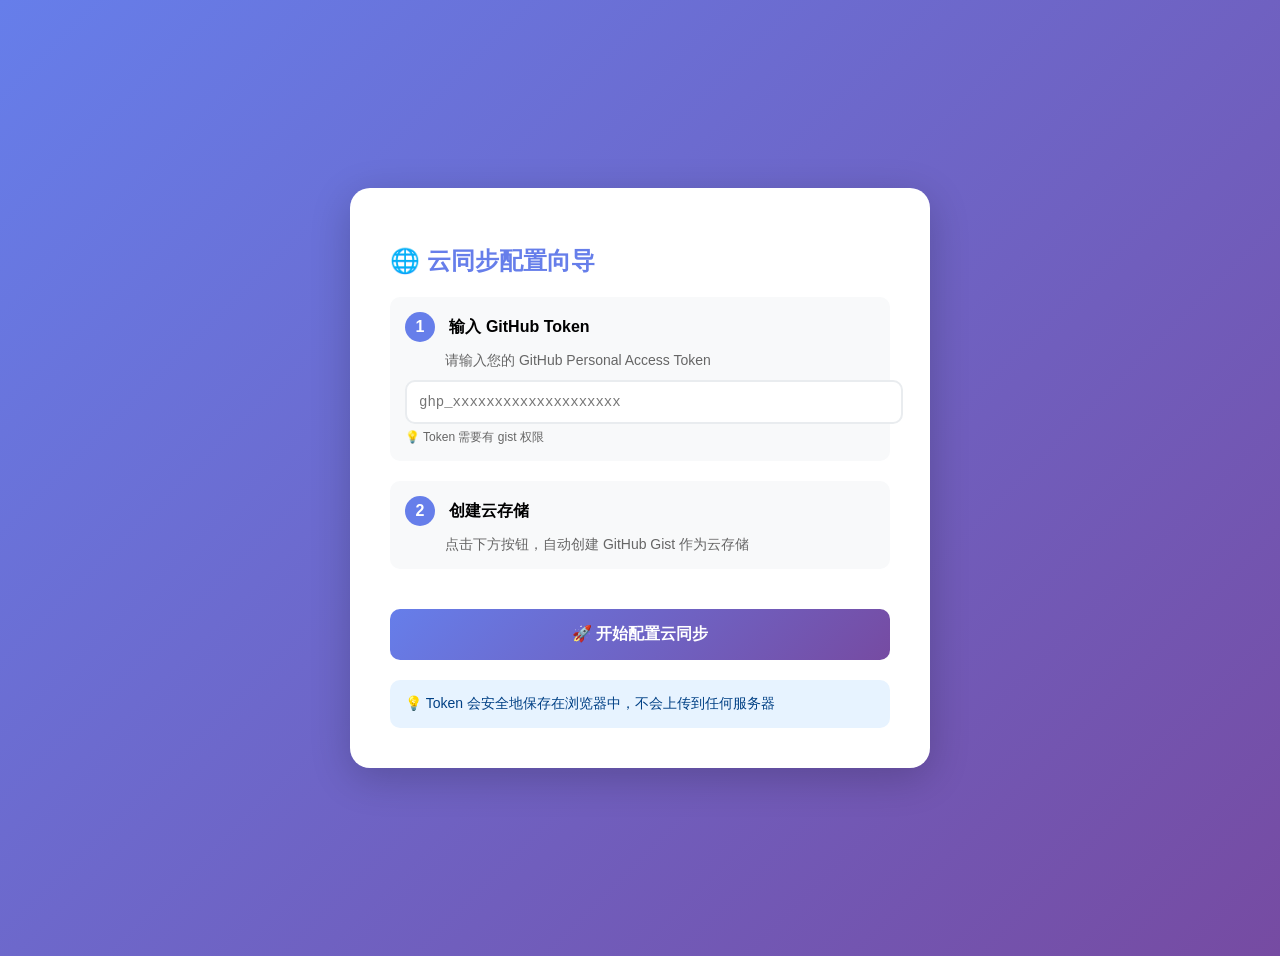
==== setup-cloud.html @ 92ced213 "点菜小程序 - 云同步版" ====
<!DOCTYPE html>
<html lang="zh-CN">
<head>
  <meta charset="UTF-8">
  <meta name="viewport" content="width=device-width, initial-scale=1.0">
  <title>云同步配置</title>
  <style>
    body {
      font-family: -apple-system, BlinkMacSystemFont, "Segoe UI", Roboto, sans-serif;
      background: linear-gradient(135deg, #667eea 0%, #764ba2 100%);
      min-height: 100vh;
      display: flex;
      align-items: center;
      justify-content: center;
      padding: 20px;
    }
    .container {
      background: white;
      padding: 40px;
      border-radius: 20px;
      box-shadow: 0 10px 40px rgba(0,0,0,0.2);
      max-width: 500px;
      width: 100%;
    }
    h1 {
      color: #667eea;
      margin-bottom: 20px;
      font-size: 24px;
    }
    .step {
      margin-bottom: 20px;
      padding: 15px;
      background: #f8f9fa;
      border-radius: 10px;
    }
    .step-number {
      display: inline-block;
      width: 30px;
      height: 30px;
      background: #667eea;
      color: white;
      border-radius: 50%;
      text-align: center;
      line-height: 30px;
      font-weight: bold;
      margin-right: 10px;
    }
    input {
      width: 100%;
      padding: 12px;
      border: 2px solid #e9ecef;
      border-radius: 10px;
      font-size: 14px;
      margin-top: 10px;
      font-family: monospace;
    }
    input:focus {
      outline: none;
      border-color: #667eea;
    }
    button {
      width: 100%;
      padding: 15px;
      background: linear-gradient(135deg, #667eea 0%, #764ba2 100%);
      color: white;
      border: none;
      border-radius: 10px;
      font-size: 16px;
      font-weight: 600;
      cursor: pointer;
      margin-top: 20px;
    }
    button:hover {
      transform: translateY(-2px);
      box-shadow: 0 5px 20px rgba(102, 126, 234, 0.4);
    }
    button:disabled {
      opacity: 0.5;
      cursor: not-allowed;
      transform: none;
    }
    .status {
      margin-top: 20px;
      padding: 15px;
      border-radius: 10px;
      text-align: center;
      font-weight: 600;
      display: none;
    }
    .status.success {
      background: #d4edda;
      color: #155724;
    }
    .status.error {
      background: #f8d7da;
      color: #721c24;
    }
    .loading {
      display: none;
      text-align: center;
      margin-top: 20px;
    }
    .spinner {
      border: 3px solid #f3f3f3;
      border-top: 3px solid #667eea;
      border-radius: 50%;
      width: 40px;
      height: 40px;
      animation: spin 1s linear infinite;
      margin: 0 auto;
    }
    @keyframes spin {
      0% { transform: rotate(0deg); }
      100% { transform: rotate(360deg); }
    }
    .info {
      background: #e7f3ff;
      padding: 15px;
      border-radius: 10px;
      margin-top: 20px;
      font-size: 14px;
      color: #004085;
    }
    .token-hint {
      font-size: 12px;
      color: #666;
      margin-top: 5px;
    }
  </style>
</head>
<body>
  <div class="container">
    <h1>🌐 云同步配置向导</h1>

    <div class="step">
      <span class="step-number">1</span>
      <strong>输入 GitHub Token</strong>
      <p style="margin: 10px 0 0 40px; font-size: 14px; color: #666;">
        请输入您的 GitHub Personal Access Token
      </p>
      <input type="text" id="tokenInput" placeholder="ghp_xxxxxxxxxxxxxxxxxxxx" />
      <div class="token-hint">💡 Token 需要有 gist 权限</div>
    </div>

    <div class="step">
      <span class="step-number">2</span>
      <strong>创建云存储</strong>
      <p style="margin: 10px 0 0 40px; font-size: 14px; color: #666;">
        点击下方按钮，自动创建 GitHub Gist 作为云存储
      </p>
    </div>

    <button onclick="setupCloud()" id="setupBtn">🚀 开始配置云同步</button>

    <div class="loading" id="loading">
      <div class="spinner"></div>
      <p style="margin-top: 10px;">正在配置中...</p>
    </div>

    <div class="status" id="status"></div>

    <div class="info">
      💡 Token 会安全地保存在浏览器中，不会上传到任何服务器
    </div>
  </div>

  <script>
    // 检查是否已保存 token
    const savedToken = localStorage.getItem('gist_token');
    if (savedToken) {
      document.getElementById('tokenInput').value = savedToken;
    }

    async function setupCloud() {
      const tokenInput = document.getElementById('tokenInput');
      const token = tokenInput.value.trim();

      if (!token) {
        alert('请输入 GitHub Token');
        tokenInput.focus();
        return;
      }

      if (!token.startsWith('ghp_') && !token.startsWith('github_pat_')) {
        alert('Token 格式不正确，应该以 ghp_ 或 github_pat_ 开头');
        return;
      }

      const loading = document.getElementById('loading');
      const status = document.getElementById('status');
      const setupBtn = document.getElementById('setupBtn');

      loading.style.display = 'block';
      status.style.display = 'none';
      setupBtn.disabled = true;

      try {
        // 创建 Gist
        const response = await fetch('https://api.github.com/gists', {
          method: 'POST',
          headers: {
            'Authorization': `token ${token}`,
            'Content-Type': 'application/json',
          },
          body: JSON.stringify({
            description: '点菜小程序数据存储',
            public: false,
            files: {
              'food-orders.json': {
                content: JSON.stringify({}, null, 2)
              }
            }
          })
        });

        if (!response.ok) {
          const errorData = await response.json();
          throw new Error(errorData.message || '创建云存储失败');
        }

        const data = await response.json();

        // 保存配置
        localStorage.setItem('gist_token', token);
        localStorage.setItem('gist_id', data.id);

        // 显示成功信息
        loading.style.display = 'none';
        status.className = 'status success';
        status.style.display = 'block';
        status.innerHTML = `
          ✅ 配置成功！<br>
          <small style="display: block; margin-top: 10px;">
            Gist ID: ${data.id}<br>
            3秒后自动跳转...
          </small>
        `;

        // 跳转到主应用
        setTimeout(() => {
          window.location.href = 'index-cloud.html';
        }, 3000);

      } catch (error) {
        loading.style.display = 'none';
        setupBtn.disabled = false;
        status.className = 'status error';
        status.style.display = 'block';
        status.innerHTML = `
          ❌ 配置失败<br>
          <small style="display: block; margin-top: 10px;">
            ${error.message}<br>
            请检查 Token 是否正确且有 gist 权限
          </small>
        `;
      }
    }

    // 检查是否已配置
    window.addEventListener('DOMContentLoaded', () => {
      const gistId = localStorage.getItem('gist_id');
      const gistToken = localStorage.getItem('gist_token');

      if (gistId && gistToken) {
        const status = document.getElementById('status');
        status.className = 'status success';
        status.style.display = 'block';
        status.innerHTML = `
          ✅ 已配置云同步<br>
          <small style="display: block; margin-top: 10px;">
            <a href="index-cloud.html" style="color: #667eea; text-decoration: none;">
              点击这里进入应用 →
            </a>
          </small>
        `;
      }
    });

    // 支持回车键提交
    document.getElementById('tokenInput').addEventListener('keypress', (e) => {
      if (e.key === 'Enter') {
        setupCloud();
      }
    });
  </script>
</body>
</html>
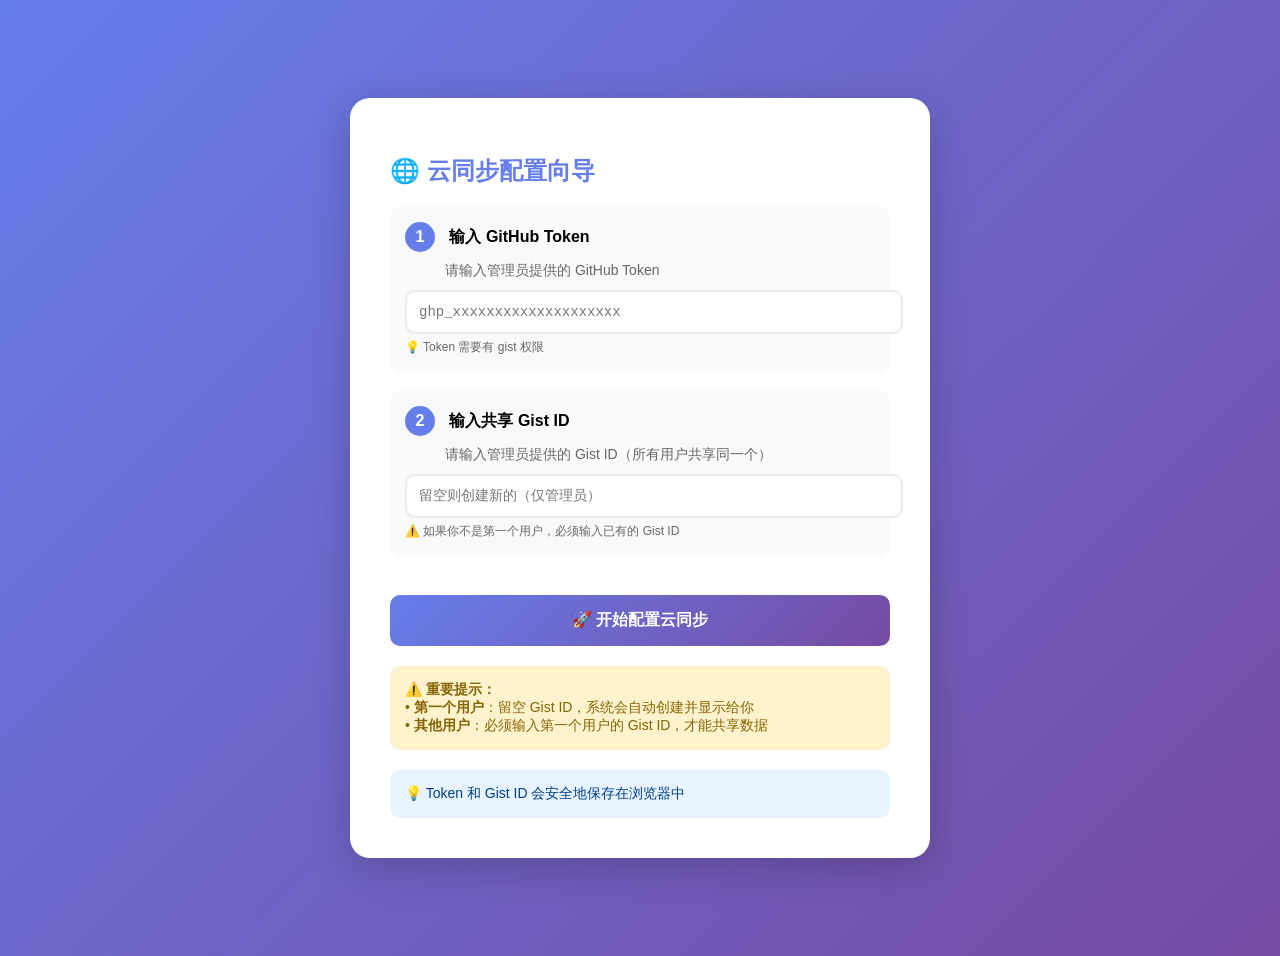
==== commit da1b8762: "修复多人同步问题：所有用户共享同一个Gist ID" ====
--- a/setup-cloud.html
+++ b/setup-cloud.html
@@ -121,6 +121,14 @@
       font-size: 14px;
       color: #004085;
     }
+    .warning {
+      background: #fff3cd;
+      padding: 15px;
+      border-radius: 10px;
+      margin-top: 20px;
+      font-size: 14px;
+      color: #856404;
+    }
     .token-hint {
       font-size: 12px;
       color: #666;
@@ -136,7 +144,7 @@
       <span class="step-number">1</span>
       <strong>输入 GitHub Token</strong>
       <p style="margin: 10px 0 0 40px; font-size: 14px; color: #666;">
-        请输入您的 GitHub Personal Access Token
+        请输入管理员提供的 GitHub Token
       </p>
       <input type="text" id="tokenInput" placeholder="ghp_xxxxxxxxxxxxxxxxxxxx" />
       <div class="token-hint">💡 Token 需要有 gist 权限</div>
@@ -144,10 +152,12 @@
 
     <div class="step">
       <span class="step-number">2</span>
-      <strong>创建云存储</strong>
+      <strong>输入共享 Gist ID</strong>
       <p style="margin: 10px 0 0 40px; font-size: 14px; color: #666;">
-        点击下方按钮，自动创建 GitHub Gist 作为云存储
+        请输入管理员提供的 Gist ID（所有用户共享同一个）
       </p>
+      <input type="text" id="gistIdInput" placeholder="留空则创建新的（仅管理员）" />
+      <div class="token-hint">⚠️ 如果你不是第一个用户，必须输入已有的 Gist ID</div>
     </div>
 
     <button onclick="setupCloud()" id="setupBtn">🚀 开始配置云同步</button>
@@ -159,21 +169,34 @@
 
     <div class="status" id="status"></div>
 
+    <div class="warning">
+      <strong>⚠️ 重要提示：</strong><br>
+      • <strong>第一个用户</strong>：留空 Gist ID，系统会自动创建并显示给你<br>
+      • <strong>其他用户</strong>：必须输入第一个用户的 Gist ID，才能共享数据
+    </div>
+
     <div class="info">
-      💡 Token 会安全地保存在浏览器中，不会上传到任何服务器
+      💡 Token 和 Gist ID 会安全地保存在浏览器中
     </div>
   </div>
 
   <script>
-    // 检查是否已保存 token
+    // 检查是否已保存配置
     const savedToken = localStorage.getItem('gist_token');
+    const savedGistId = localStorage.getItem('gist_id');
+
     if (savedToken) {
       document.getElementById('tokenInput').value = savedToken;
     }
+    if (savedGistId) {
+      document.getElementById('gistIdInput').value = savedGistId;
+    }
 
     async function setupCloud() {
       const tokenInput = document.getElementById('tokenInput');
+      const gistIdInput = document.getElementById('gistIdInput');
       const token = tokenInput.value.trim();
+      const gistId = gistIdInput.value.trim();
 
       if (!token) {
         alert('请输入 GitHub Token');
@@ -195,46 +218,77 @@
       setupBtn.disabled = true;
 
       try {
-        // 创建 Gist
-        const response = await fetch('https://api.github.com/gists', {
-          method: 'POST',
-          headers: {
-            'Authorization': `token ${token}`,
-            'Content-Type': 'application/json',
-          },
-          body: JSON.stringify({
-            description: '点菜小程序数据存储',
-            public: false,
-            files: {
-              'food-orders.json': {
-                content: JSON.stringify({}, null, 2)
+        let finalGistId = gistId;
+
+        // 如果没有输入 Gist ID，创建新的（仅第一个用户）
+        if (!gistId) {
+          const response = await fetch('https://api.github.com/gists', {
+            method: 'POST',
+            headers: {
+              'Authorization': `token ${token}`,
+              'Content-Type': 'application/json',
+            },
+            body: JSON.stringify({
+              description: '点菜小程序数据存储（多人共享）',
+              public: false,
+              files: {
+                'food-orders.json': {
+                  content: JSON.stringify({}, null, 2)
+                }
               }
+            })
+          });
+
+          if (!response.ok) {
+            const errorData = await response.json();
+            throw new Error(errorData.message || '创建云存储失败');
+          }
+
+          const data = await response.json();
+          finalGistId = data.id;
+        } else {
+          // 验证 Gist ID 是否有效
+          const response = await fetch(`https://api.github.com/gists/${gistId}`, {
+            headers: {
+              'Authorization': `token ${token}`,
             }
-          })
-        });
-
-        if (!response.ok) {
-          const errorData = await response.json();
-          throw new Error(errorData.message || '创建云存储失败');
+          });
+
+          if (!response.ok) {
+            throw new Error('Gist ID 无效或无权访问');
+          }
         }
-
-        const data = await response.json();
 
         // 保存配置
         localStorage.setItem('gist_token', token);
-        localStorage.setItem('gist_id', data.id);
+        localStorage.setItem('gist_id', finalGistId);
 
         // 显示成功信息
         loading.style.display = 'none';
         status.className = 'status success';
         status.style.display = 'block';
-        status.innerHTML = `
-          ✅ 配置成功！<br>
-          <small style="display: block; margin-top: 10px;">
-            Gist ID: ${data.id}<br>
-            3秒后自动跳转...
-          </small>
-        `;
+
+        if (!gistId) {
+          // 第一个用户 - 显示 Gist ID 供其他人使用
+          status.innerHTML = `
+            ✅ 配置成功！你是第一个用户<br>
+            <small style="display: block; margin-top: 10px; padding: 10px; background: #fff3cd; color: #856404; border-radius: 5px;">
+              <strong>请复制以下 Gist ID 分享给其他用户：</strong><br>
+              <code style="font-size: 16px; font-weight: bold;">${finalGistId}</code>
+            </small>
+            <small style="display: block; margin-top: 10px;">
+              3秒后自动跳转...
+            </small>
+          `;
+        } else {
+          // 其他用户
+          status.innerHTML = `
+            ✅ 配置成功！已连接到共享数据<br>
+            <small style="display: block; margin-top: 10px;">
+              3秒后自动跳转...
+            </small>
+          `;
+        }
 
         // 跳转到主应用
         setTimeout(() => {
@@ -250,7 +304,7 @@
           ❌ 配置失败<br>
           <small style="display: block; margin-top: 10px;">
             ${error.message}<br>
-            请检查 Token 是否正确且有 gist 权限
+            请检查 Token 和 Gist ID 是否正确
           </small>
         `;
       }
@@ -268,6 +322,7 @@
         status.innerHTML = `
           ✅ 已配置云同步<br>
           <small style="display: block; margin-top: 10px;">
+            Gist ID: ${gistId}<br>
             <a href="index-cloud.html" style="color: #667eea; text-decoration: none;">
               点击这里进入应用 →
             </a>
@@ -277,7 +332,7 @@
     });
 
     // 支持回车键提交
-    document.getElementById('tokenInput').addEventListener('keypress', (e) => {
+    document.getElementById('gistIdInput').addEventListener('keypress', (e) => {
       if (e.key === 'Enter') {
         setupCloud();
       }
